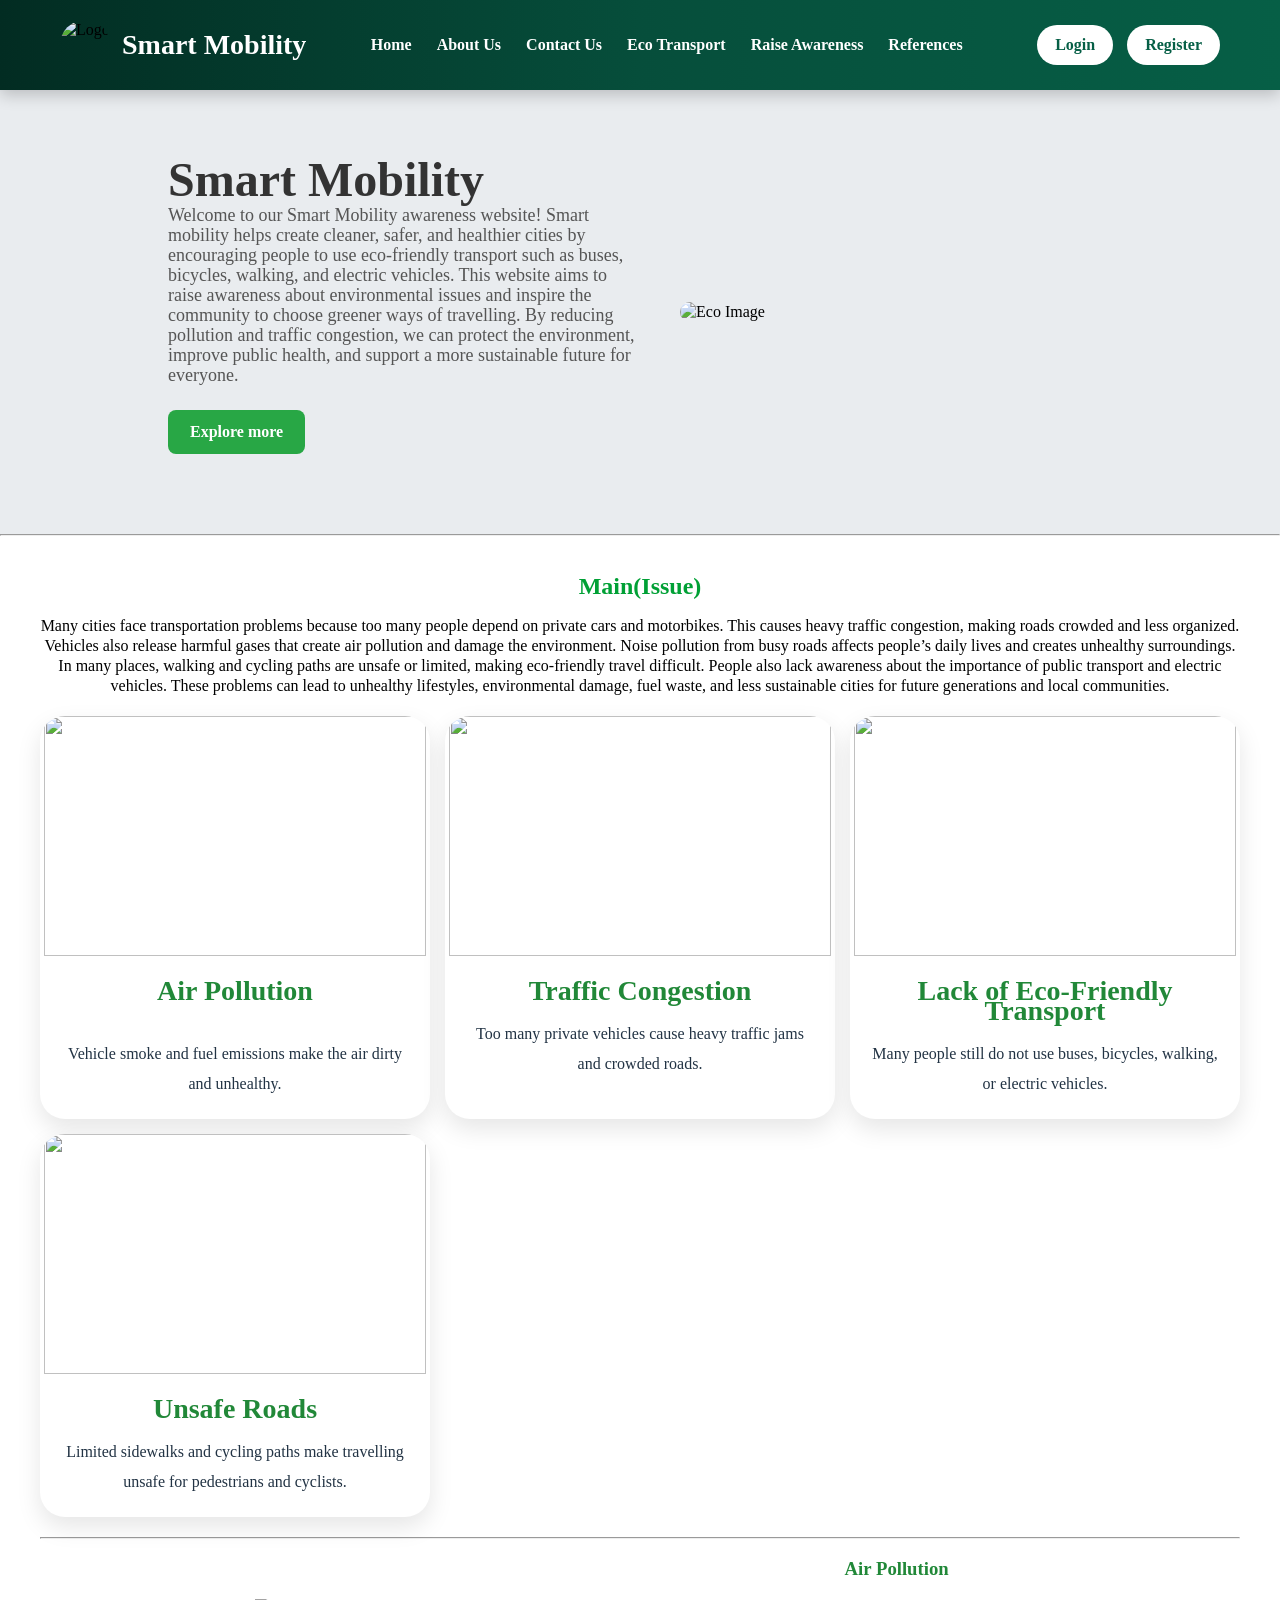
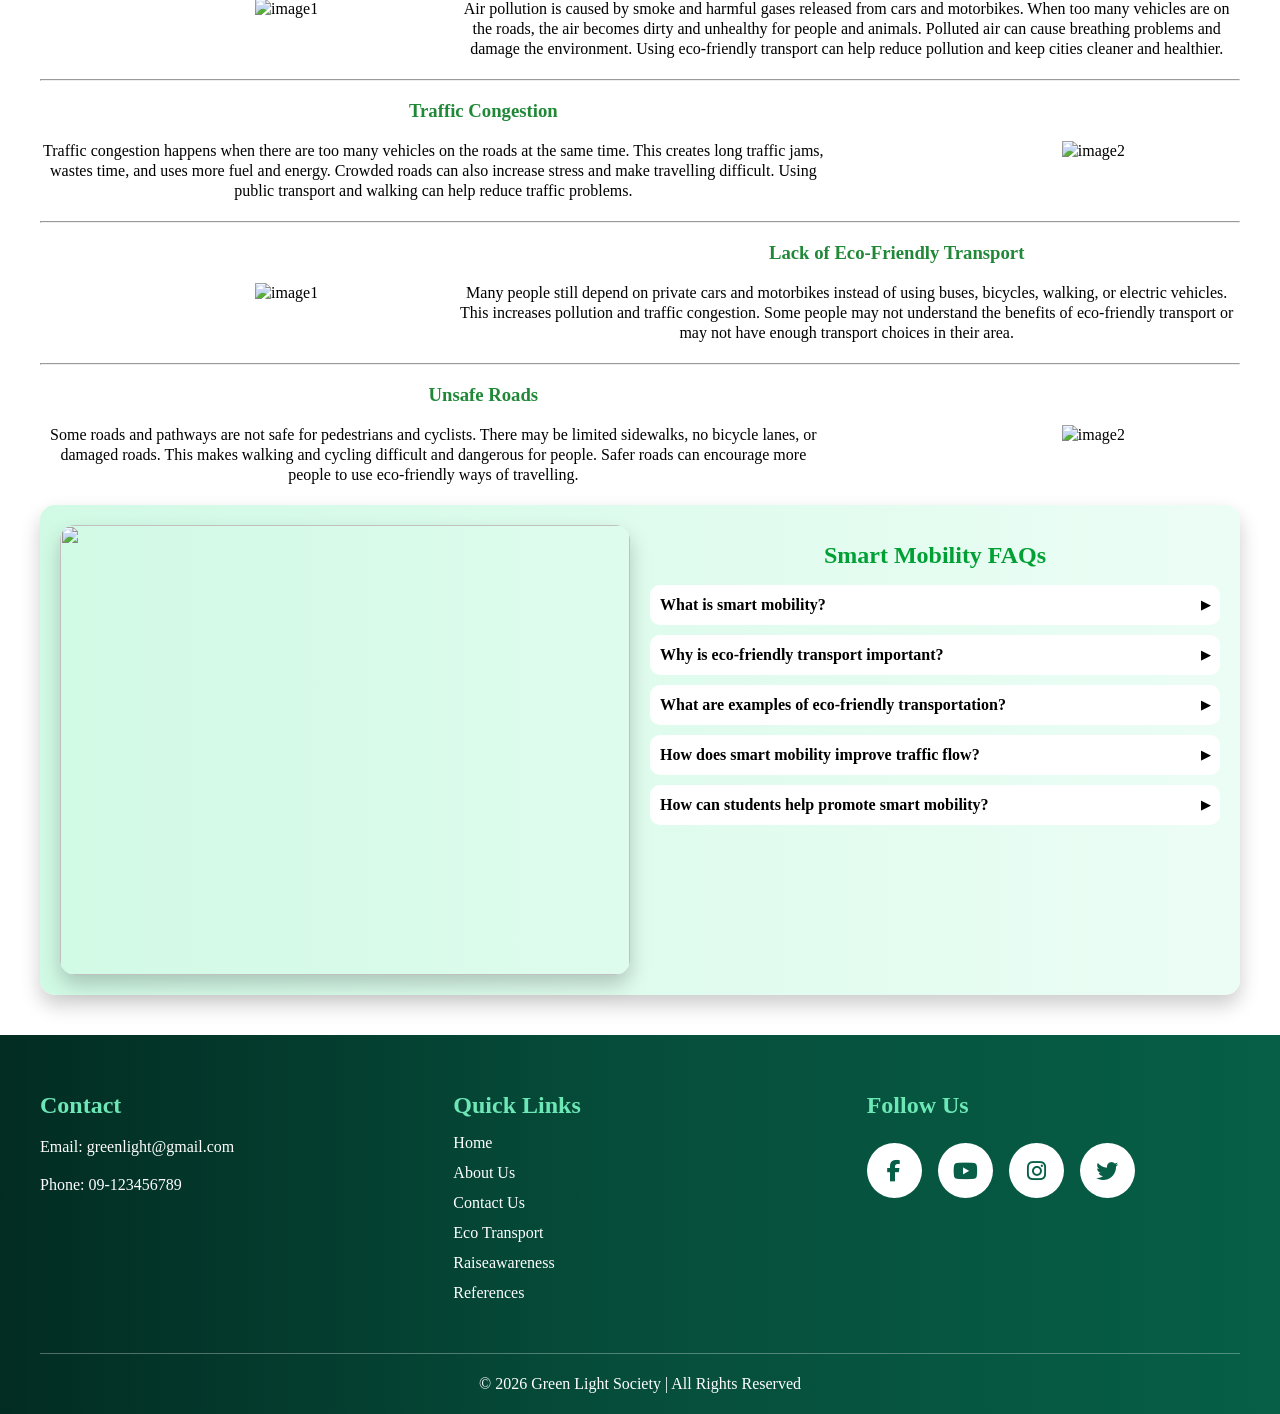
==== index.html @ c0b070ed "Add files via upload" ====
<!DOCTYPE html>
<html lang="en">

<head>
    <meta charset="UTF-8">
    <meta name="viewport" content="width=device-width, initial-scale=1.0">
    <title>Sustainable Smart City</title>
    <link rel="icon" type="icon" href="Image/favicon.ico">
    <link rel="stylesheet" href="style 1.css">
    <link rel="stylesheet" href="https://cdnjs.cloudflare.com/ajax/libs/font-awesome/6.5.0/css/all.min.css">
</head>

<body>
    <header class="navbar">
        <div class="logo-container">
            <img src="Image/rllg.png" alt="Logo" class="logo-image">
            <div class="logo">Smart Mobility</div>
        </div>
        <input type="checkbox" id="menu-toggle">
        <label for="menu-toggle" class="menu-icon">
            <i class="fas fa-bars"></i>
        </label>
        <ul class="nav-links">
            <li><a href="index.html">Home</a></li>
            <li><a href="about.html">About Us</a></li>
            <li><a href="contact us.html">Contact Us</a></li>
            <li><a href="Eco_transport.html">Eco Transport</a></li>
            <li><a href="raiseawareness.html">Raise Awareness</a></li>
            <li><a href="references.html">References</a></li>
        </ul>
        <div class="buttons">
            <a href="login.html">Login</a>
            <a href="register.html">Register</a>
        </div>
    </header>
    <!--Main Content -->
    <div class="introduction"><br>
        <div class="intro-text">
            <h1>Smart Mobility</h1>
            <p>Welcome to our Smart Mobility awareness website! Smart mobility helps create cleaner, safer, and healthier cities
                 by encouraging people to use eco-friendly transport such as buses, bicycles, walking, and electric vehicles. 
                 This website aims to raise awareness about environmental issues and inspire the community to choose greener ways of travelling.
                  By reducing pollution and 
                traffic congestion, we can protect the environment, improve public health, and support a more sustainable future for everyone.</p>
            <a href="#main-content" class="intro-button">Explore more</a>
        </div>
        <div class="intro-image">
            <img src="Image/smartmobility.avif" alt="Eco Image">
        </div>
    </div>
    <hr>
    <div class="main-content" id="main-content">
        <div class="intro">
            <h2>Main(Issue)</h2>
            <p>Many cities face transportation problems because too many people depend on private cars and motorbikes. 
                This causes heavy traffic congestion, making roads crowded and less organized. 
                Vehicles also release harmful gases that create air pollution and damage the environment. 
                Noise pollution from busy roads affects people’s daily lives and creates unhealthy surroundings. 
                In many places, walking and cycling paths are unsafe or limited, making eco-friendly travel difficult. 
                People also lack awareness about the importance of public transport and electric vehicles. 
                These problems can lead to unhealthy lifestyles, environmental damage, fuel waste, and less sustainable cities 
                for future generations and local communities.</p><br>
            <div class="issues">
                <div class="issue">
                    <img src="Image/Air Pollution.jpg">
                    <div class="issue-content">
                        <h3>Air Pollution</h3><br>
                        <p>
                           Vehicle smoke and fuel emissions make the air dirty and unhealthy. 
                        </p>
                    </div>
                </div>
                <div class="issue">
                    <img src="Image/Traffic Congestion.webp">
                    <div class="issue-content">
                        <h3>Traffic Congestion</h3>
                        <p>
                            Too many private vehicles cause heavy traffic jams and crowded roads.
                        </p>
                    </div>
                </div>
                <div class="issue">
                    <img src="Image/Lack of Eco Friendly support.jpg">
                    <div class="issue-content">
                        <h3>Lack of Eco-Friendly Transport</h3>
                        <p>
                            Many people still do not use buses, bicycles, walking, or electric vehicles.
                        </p>
                    </div>
                </div>
                <div class="issue">
                    <img src="Image/Road-safety-un-development-matters.webp">
                    <div class="issue-content">
                        <h3>Unsafe Roads</h3>
                        <p>
                            Limited sidewalks and cycling paths make travelling unsafe for pedestrians and cyclists.
                        </p>
                    </div>
                </div>
            </div><br>
            <hr>
            <div class="row">
                <div class="col-4">
                    <img src="Image/air_pollution_1.jpg" alt="image1">
                </div>
                <div class="col-8">
                    <h3>Air Pollution</h3><br>
                    <p>Air pollution is caused by smoke and harmful gases released from cars and motorbikes. 
                        When too many vehicles are on the roads, the air becomes dirty and unhealthy for people and animals. 
                        Polluted air can cause breathing problems and damage the environment. 
                        Using eco-friendly transport can help reduce pollution and keep cities cleaner and healthier.</p>
                </div>
            </div>
            <hr>
            <div class="row">
                <div class="col-8">
                    <h3>Traffic Congestion</h3><br>
                    <p>Traffic congestion happens when there are too many vehicles on the roads at the same time. This creates long traffic jams, 
                        wastes time, and uses more fuel and energy. 
                        Crowded roads can also increase stress and make travelling difficult.
                         Using public transport and walking can help reduce traffic problems.</p>
                </div>
                <div class="col-4">
                    <img src="Image/traffic-jam-getty.webp" alt="image2">
                </div>
            </div>
            <hr>
            <div class="row">
                <div class="col-4">
                    <img src="Image/Walking 1.avif" alt="image1">
                </div>
                <div class="col-8">
                    <h3>Lack of Eco-Friendly Transport</h3><br>
                    <p>Many people still depend on private cars and motorbikes instead of using buses, bicycles, walking, or electric vehicles.
                         This increases pollution and traffic congestion. 
                        Some people may not understand the benefits of eco-friendly transport or may not have enough transport choices in their area.</p>
                </div>
            </div>
            <hr>
            <div class="row">
                <div class="col-8">
                    <h3>Unsafe Roads</h3><br>
                    <p>Some roads and pathways are not safe for pedestrians and cyclists.
                         There may be limited sidewalks, no bicycle lanes, or damaged roads.
                          This makes walking and cycling difficult and dangerous for people. 
                        Safer roads can encourage more people to use eco-friendly ways of travelling.</p>
                </div>
                <div class="col-4">
                    <img src="Image/unsafe.jpg" alt="image2">
                </div>
            </div>
            <div class="faq-container" id="faq">
                <div class="left">
                    <img src="Image/FAQ.jpg" alt="">
                </div>
                <div class="right">
                    <img src="" alt="">
                    <h2>Smart Mobility FAQs</h2>
                    <details>
                        <summary>What is smart mobility?</summary>
                        <p>Smart mobility means using safe, modern and eco-friendly transportation to make travel easier and reduce pollution.</p>
                    </details>
                    <details>
                        <summary>Why is eco-friendly transport important?</summary>
                        <p>Eco-friendly transport helps reduce air pollution, save energy and protect the environment for future generations.</p>
                    </details>
                    <details>
                        <summary>What are examples of eco-friendly transportation?</summary>
                        <p>Examples include bicycles, electric cars, public buses, walking, and carpooling.</p>
                    </details>
                    <details>
                        <summary> How does smart mobility improve traffic flow?</summary>
                        <p>Using public transport, cycling, and carpooling can reduce the number of cars on the road and decrease traffic jams.</p>
                    </details>
                    <details>
                        <summary>How can students help promote smart mobility?</summary>
                        <p>Students can walk, cycle, use public transport, and encourage others to choose environmentally friendly travel options.</p>
                    </details>
                </div>
            </div>
        </div>
        <footer>
    <div class="footer-container">
        <div class="footer-column">
            <h3>Contact</h3>
            <p>Email: greenlight@gmail.com</p>
            <p>Phone: 09-123456789</p>
        </div>

        <div class="footer-column">

            <h3>Quick Links</h3>
        <a href="index.html">Home</a>
        <a href="about.html">About Us</a></li>
        <a href="contact us.html">Contact Us</a>
        <a href="Eco_transport.css">Eco Transport</a>
        <a href="raiseawareness.html">Raiseawareness</a></li>
        <a href="references.html">References</a>

        </div>

        <div class="footer-column">
            <h3>Follow Us</h3>
            <div class="social-icons">
                <a href="#"><i class="fab fa-facebook-f"></i></a>
                <a href="#"><i class="fab fa-youtube"></i></a>
                <a href="#"><i class="fab fa-instagram"></i></a>
                <a href="#"><i class="fab fa-twitter"></i></a>
            </div>
        </div>
    </div>
    <div class="footer-bottom">
        <p>© 2026 Green Light Society | All Rights Reserved</p>
    </div>
</footer>
</body>

</html>
---- style 1.css ----
* {
    margin: 0;
    padding: 0;
    box-sizing: border-box;
}

body {
    font-family: 'Times New Roman', Times, serif;
    background: white;
    line-height: 20px;
}

.navbar {
    display: flex;
    justify-content: space-between;
    align-items: center;
    padding: 20px 60px;
    background: linear-gradient(to right, #022c22, #064e3b, #065f46);
    position: sticky;
    top: 0;
    z-index: 1000;
    box-shadow: 0 5px 15px rgba(0, 0, 0, 0.2);
}

.logo-container {
    display: flex;
    align-items: center;
    gap: 12px;
}

.logo-image {
    width: 50px;
    height: 50px;
    border-radius: 50%;
    transition: 0.3s;
}

.logo-image:hover {
    transform: scale(1.1) rotate(5deg);
}

.logo {
    color: white;
    font-size: 28px;
    font-weight: bold;
    transition: 0.3s;
    cursor: pointer;
}

.logo:hover {
    transform: scale(1.1);
    color: #6ee7b7;
    text-shadow: 0 0 15px rgba(110, 231, 183, 0.8);
}

.nav-links {
    display: flex;
    gap: 25px;
    list-style: none;
}

.nav-links a {
    display: inline-block;
    text-decoration: none;
    color: white;
    font-weight: bold;
    position: relative;
    transition: 0.3s;
}

.nav-links a::after {
    content: "";
    position: absolute;
    left: 0;
    bottom: -5px;
    width: 0%;
    height: 2px;
    background: #6ee7b7;
    transition: 0.3s;
}

.nav-links a:hover::after {
    width: 100%;
}

.nav-links a:hover {
    color: #6ee7b7;
    transform: translateY(-3px) scale(1.08);
}

.buttons a {
    display: inline-block;
    text-decoration: none;
    background: white;
    color: #065f46;
    padding: 10px 18px;
    border-radius: 25px;
    margin-left: 10px;
    font-weight: bold;
    transition: 0.3s;
}

.buttons a:hover {
    background: #6ee7b7;
    transform: scale(1.1);
    box-shadow: 0 0 15px rgba(110, 231, 183, 0.7);
}

#menu-toggle {
    display: none;
}

.menu-icon {
    display: none;
    color: white;
    font-size: 30px;
    cursor: pointer;
}

.introduction {
    display: flex;
    align-items: center;
    justify-content: space-between;
    gap: 40px;
    padding: 80px 10%;
    background: #e9ecef;
}

.intro-text {
    flex: 1;
}

.intro-text h1 {
    font-size: 48px;
    color: #333;
    margin-bottom: 15px;
}

.intro-text p {
    font-size: 18px;
    color: #555;
    margin-bottom: 25px;
}

.intro-button {
    display: inline-block;
    padding: 12px 22px;
    background: #28a745;
    color: white;
    text-decoration: none;
    border-radius: 8px;
    font-weight: bold;
    transition: 0.3s;
}

.intro-button:hover {
    background: #218838;
    transform: scale(1.05);
}


.intro-image {
    flex: 1;
    display: flex;
    justify-content: center;
}

.intro-image img {
    width: 100%;
    max-width: 500px;
    border-radius: 12px;
    transition: 0.4s;
}


.intro-image:hover {
    transform: scale(1.05);
}

/*Main Content*/
.main-content {
    width: 100%;
    margin: auto;
}
.issues{
            display:grid;
            grid-template-columns:repeat(auto-fit,minmax(300px,1fr));
            gap:15px;
        }
.issue{
            background:white;
            border-radius:25px;
            overflow:hidden;
            box-shadow:0 10px 25px rgba(0,0,0,0.1);
            transition:0.5s;
            position:relative;
        }

        .issue:hover{
            transform:translateY(-15px) scale(1.02);
            box-shadow:0 20px 40px rgba(0,0,0,0.15);
        }

        .issue img{
            width:99%;
            height:240px;
            object-fit:cover;
            transition:0.5s;
        }

        .issue:hover img{
            transform:scale(1.1);
        }

        .issue-content{
            padding:20px;
        }

        .issue-content h3{
            font-size:28px;
            margin-bottom:18px;
            color:#218838;
        }

        .issue-content p{
            line-height:30px;
            color:#234;
        }
.row {
    display: flex;
    align-items: center;
    gap: 20px;
    padding: 20px 0;
}

.col-4 img {
    width: 400px;
    height: 200px;
    border-radius: 10px;
    object-fit: cover;
    padding-left: 100px;
    
}
img{
    
}
.col-4 {
    flex: 1;
}

.col-8 {
    flex: 2;
}
.col-8 h3{
    color:#218838;
    padding-left: 100px;
}
.col-4 p{
    padding-left: 100px;
}
.intro {
    text-align: center;
    padding: 40px;
}


img:hover {
    transform: scale(1.05);
}

.hc {
    padding-bottom: 80px;
    width: 400px;
    height: 120px;
    text-align: center;
    background-color: rgba(128, 128, 128, 0.217);
    color: white;
    border-radius: 10px;
}

.hc p {
    font-size: 25px;
}

.faq-container {
    height: auto;
    background: linear-gradient(to right, #d1fae5, #ecfdf5);
    border-radius: 15px;
    padding: 20px;
    box-shadow: 0 10px 20px rgba(0, 0, 0, 0.2);
    display: flex;
    gap: 20px;
}

.faq-container .left {
    flex: 1;
    display: flex;
}

.faq-container .left img {
    width: 100%;
    height: 100%;
    min-height: 450px;
    object-fit: cover;
    border-radius: 15px;
    box-shadow: 0 10px 20px rgba(0, 0, 0, 0.2);
 }

.faq-container .right {
    flex: 1;
}
h2 {
    text-align: center;
    color: #00a035;
    margin-bottom: 20px;
}

details {
    background: white;
    padding: 10px;
    margin-bottom: 10px;
    border-radius: 10px;
    transition: 0.3s;
}

details:hover {
    background: white;
    transform: scale(1.1);
}

summary {
    cursor: pointer;
    font-weight: bold;
    display: flex;
    justify-content: space-between;
}

summary::after {
    content: "▶";
    font-size: 12px;
}

details[open] summary::after {
    content: "▼";
}

details p {
    margin-top: 10px;
    font-size: 15px;
}
/*Eco_transport page*/


/*raisingawareness-page*/
.rs-container {
    display: flex;
    justify-content: space-around;
    flex-wrap: wrap;
    border-radius: 50%;
}

.rs-card {
    height: 200px;
    width: 300px;
    border: 2px;
    margin: 10px;
    box-shadow: 2px 4px 2px 4px;
}

.rs-card image {
    border-radius: 50%;
    height: 200px;
    width: 100px;
    transform: 0.3s;
}

image1 img:hover {
    transform: scale(1.1);
}

image2 img:hover {
    transform: scale(1.1);
}

image3 img:hover {
    transform: scale(1.1);
}

.tt {
    text-align: center;
    margin: 10px;
    color: white;
    font-size: 42px;
    font-style: italic;
}


footer {
    background: linear-gradient(to right, #022c22, #064e3b, #065f46);
    color: white;
    width: 100%;
    padding: 60px 40px 20px;
}

.footer-container {
    display: flex;
    justify-content: space-between;
    gap: 40px;
    margin-bottom: 40px;
    flex-wrap: wrap;
}

.footer-column {
    flex: 1;
    min-width: 250px;
}

.footer-column h3 {
    margin-bottom: 18px;
    color: #6ee7b7;
    font-size: 24px;
}

.footer-column p {
    margin: 10px 0;
    line-height: 28px;
}

.footer-column a {
    display: block;
    color: white;
    text-decoration: none;
    margin: 10px 0;
    transition: 0.3s;
}

.footer-column a:hover {
    color: #6ee7b7;
    transform: translateX(5px);
}

.social-icons a {
    display: inline-flex;
    justify-content: center;
    align-items: center;
    width: 55px;
    height: 55px;
    background: white;
    color: #065f46;
    border-radius: 50%;
    margin-right: 12px;
    font-size: 22px;
    transition: 0.4s;
}

.social-icons a:hover {
    background: rgb(0, 0, 0);
    transform: translateY(-6px) scale(1.1);
    box-shadow: 0 0 20px rgba(110, 231, 183, 0.7);
}

.footer-bottom {
    text-align: center;
    border-top: 1px solid rgba(255, 255, 255, 0.3);
    padding-top: 20px;
}

@media(max-width:900px) {

    .menu-icon {
        display: block;
    }

    .nav-links {
        display: none;
        flex-direction: column;
        position: absolute;
        top: 90px;
        left: 0;
        width: 100%;
        background: #064e3b;
        text-align: center;
        padding: 25px 0;
    }

    .nav-links li {
        margin: 15px 0;
    }

    #menu-toggle:checked+.menu-icon+.nav-links {
        display: flex;
    }

    .buttons {
        display: none;
    }

    .hero-content h1 {
        font-size: 45px;
    }

    .transport-section,
    .benefits {
        padding: 50px 20px;
    }

    .intro {
        padding: 35px 25px;
    }

    .navbar {
        padding: 20px 25px;
    }
    .intro-next h1{
                font-size:25px;
            }

}
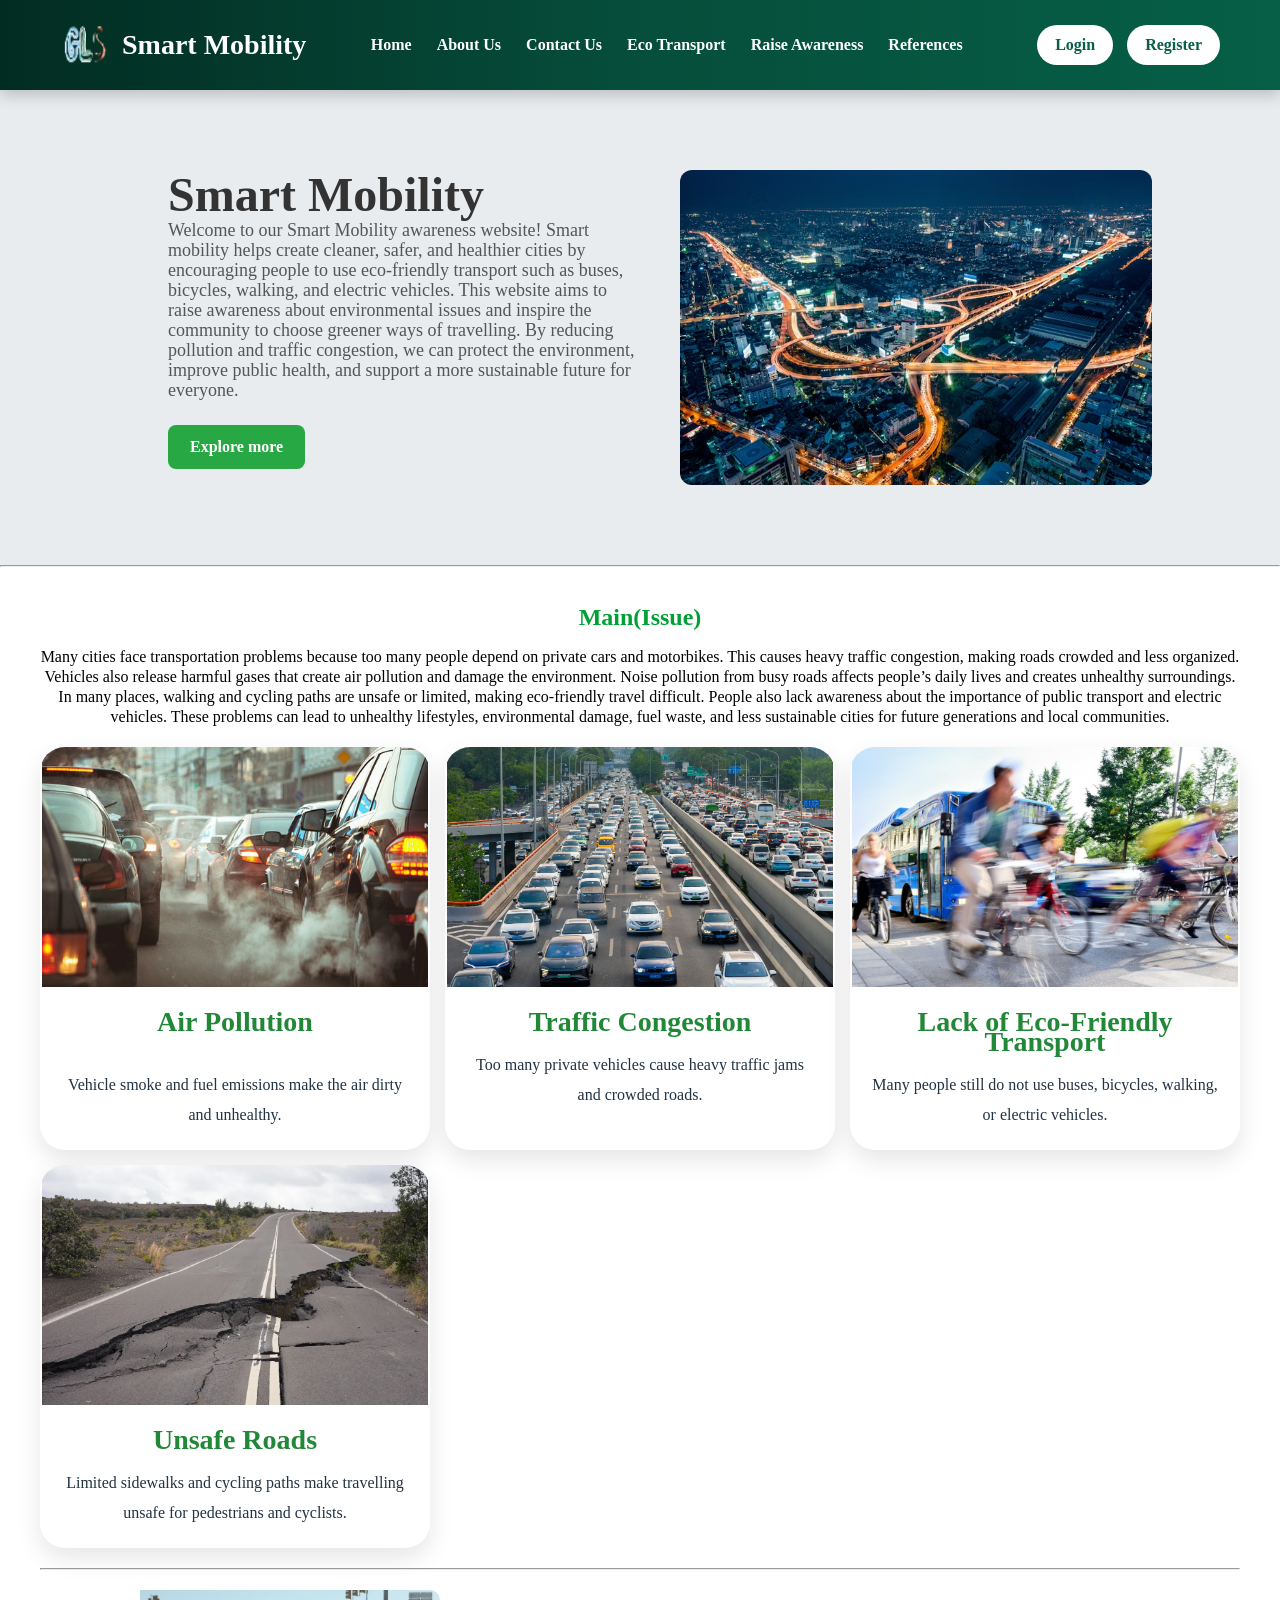
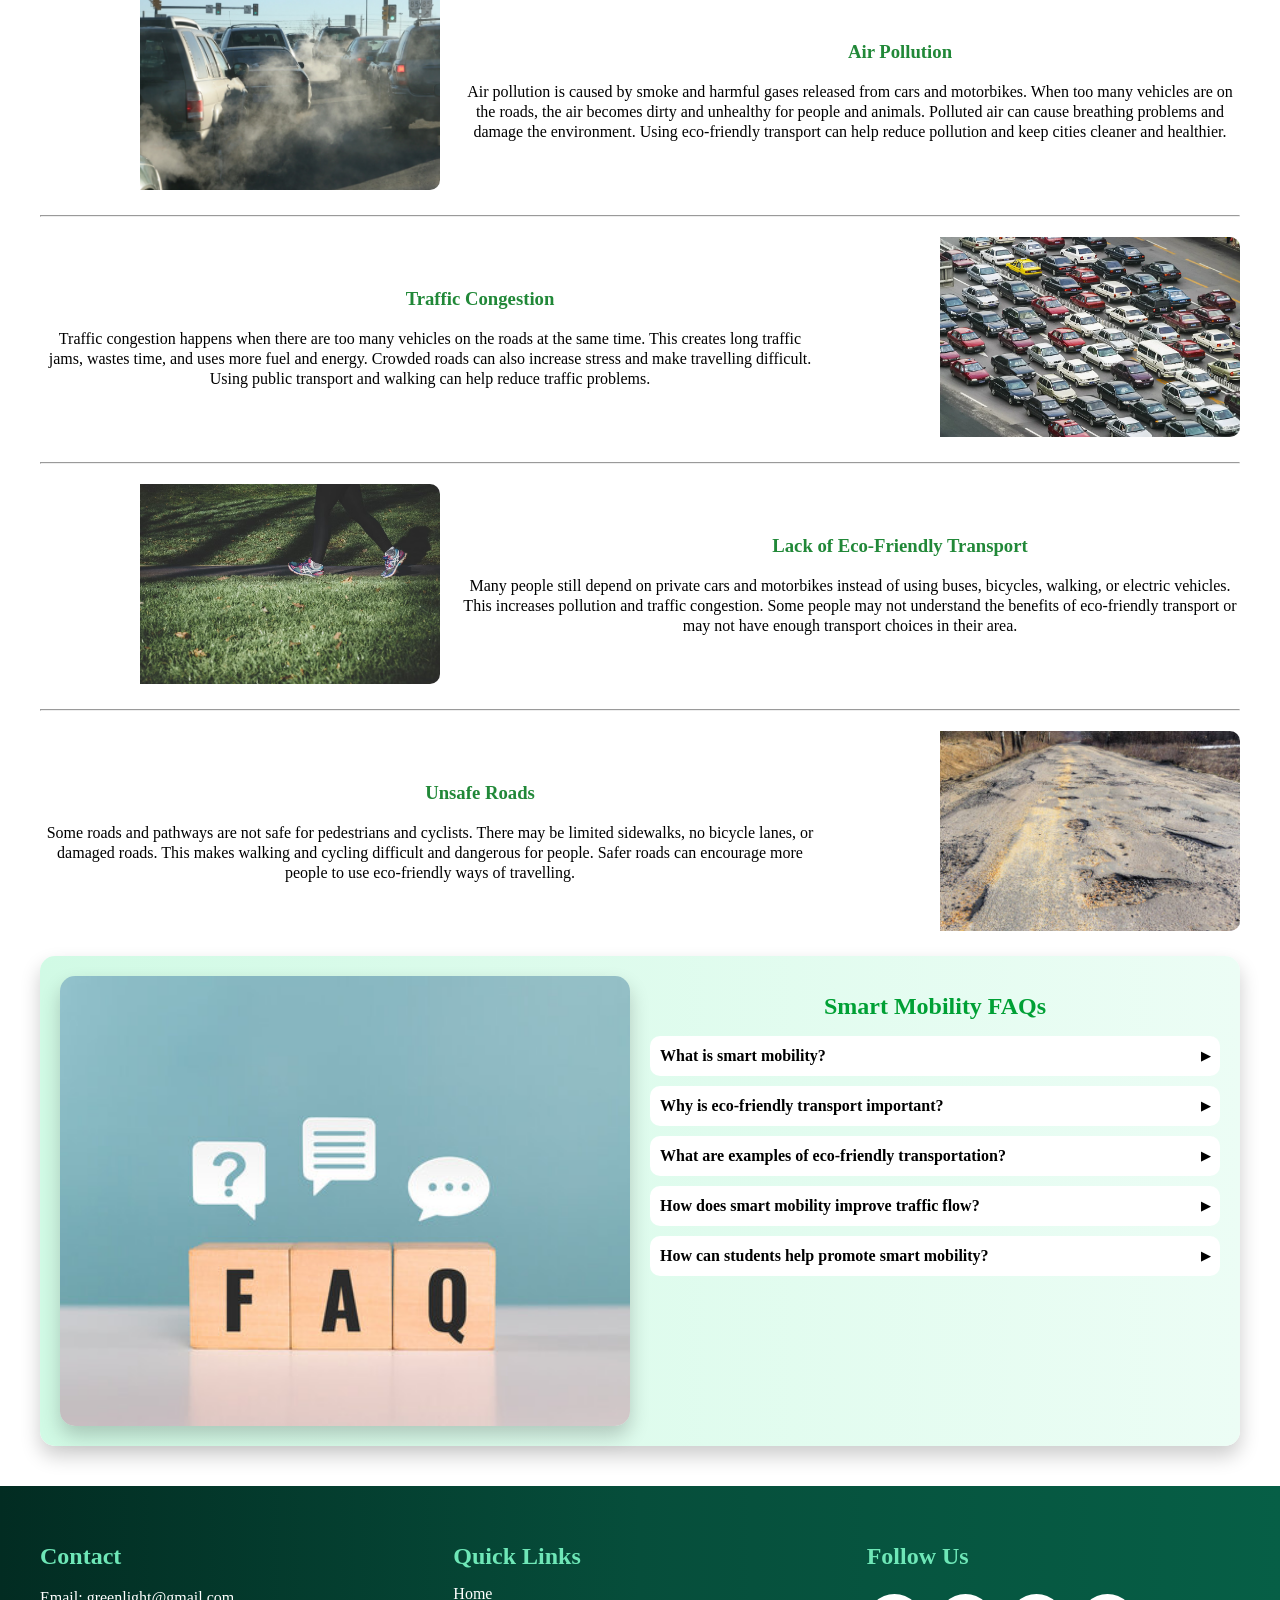
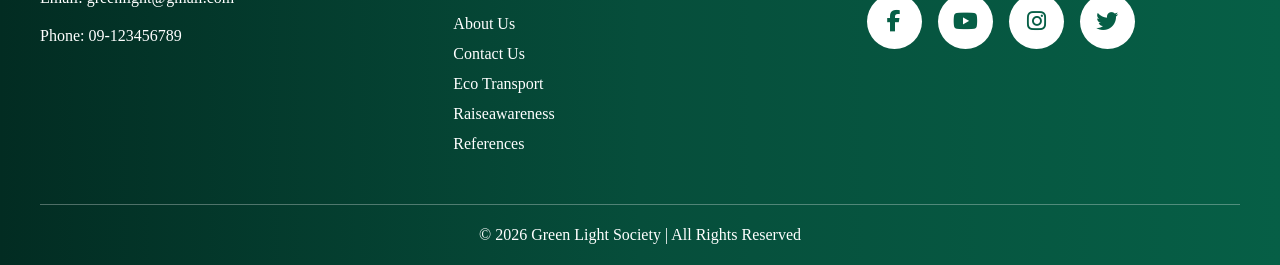
==== commit 03ef9253: "Update index.html" ====
--- a/index.html
+++ b/index.html
@@ -193,7 +193,7 @@
         <a href="index.html">Home</a>
         <a href="about.html">About Us</a></li>
         <a href="contact us.html">Contact Us</a>
-        <a href="Eco_transport.css">Eco Transport</a>
+        <a href="Eco_transport.html">Eco Transport</a>
         <a href="raiseawareness.html">Raiseawareness</a></li>
         <a href="references.html">References</a>
 
@@ -215,4 +215,4 @@
 </footer>
 </body>
 
-</html>+</html>
